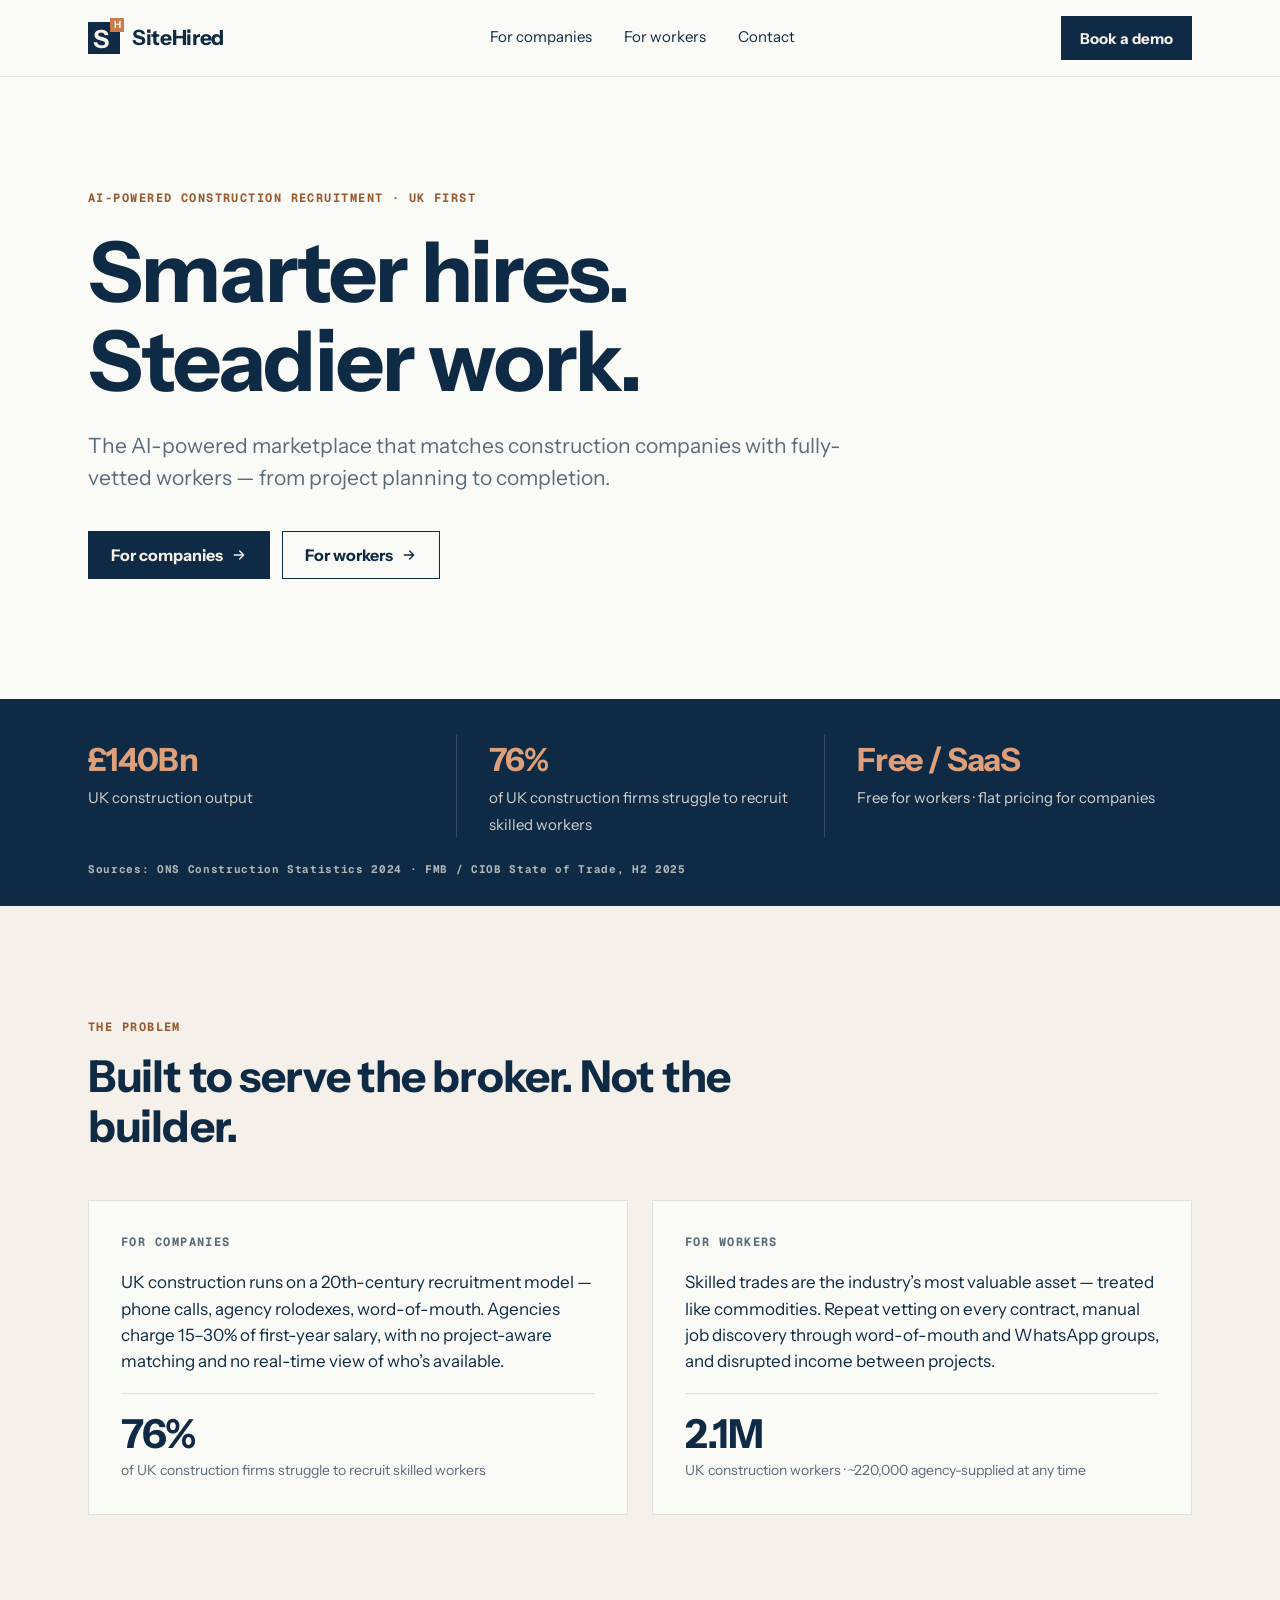
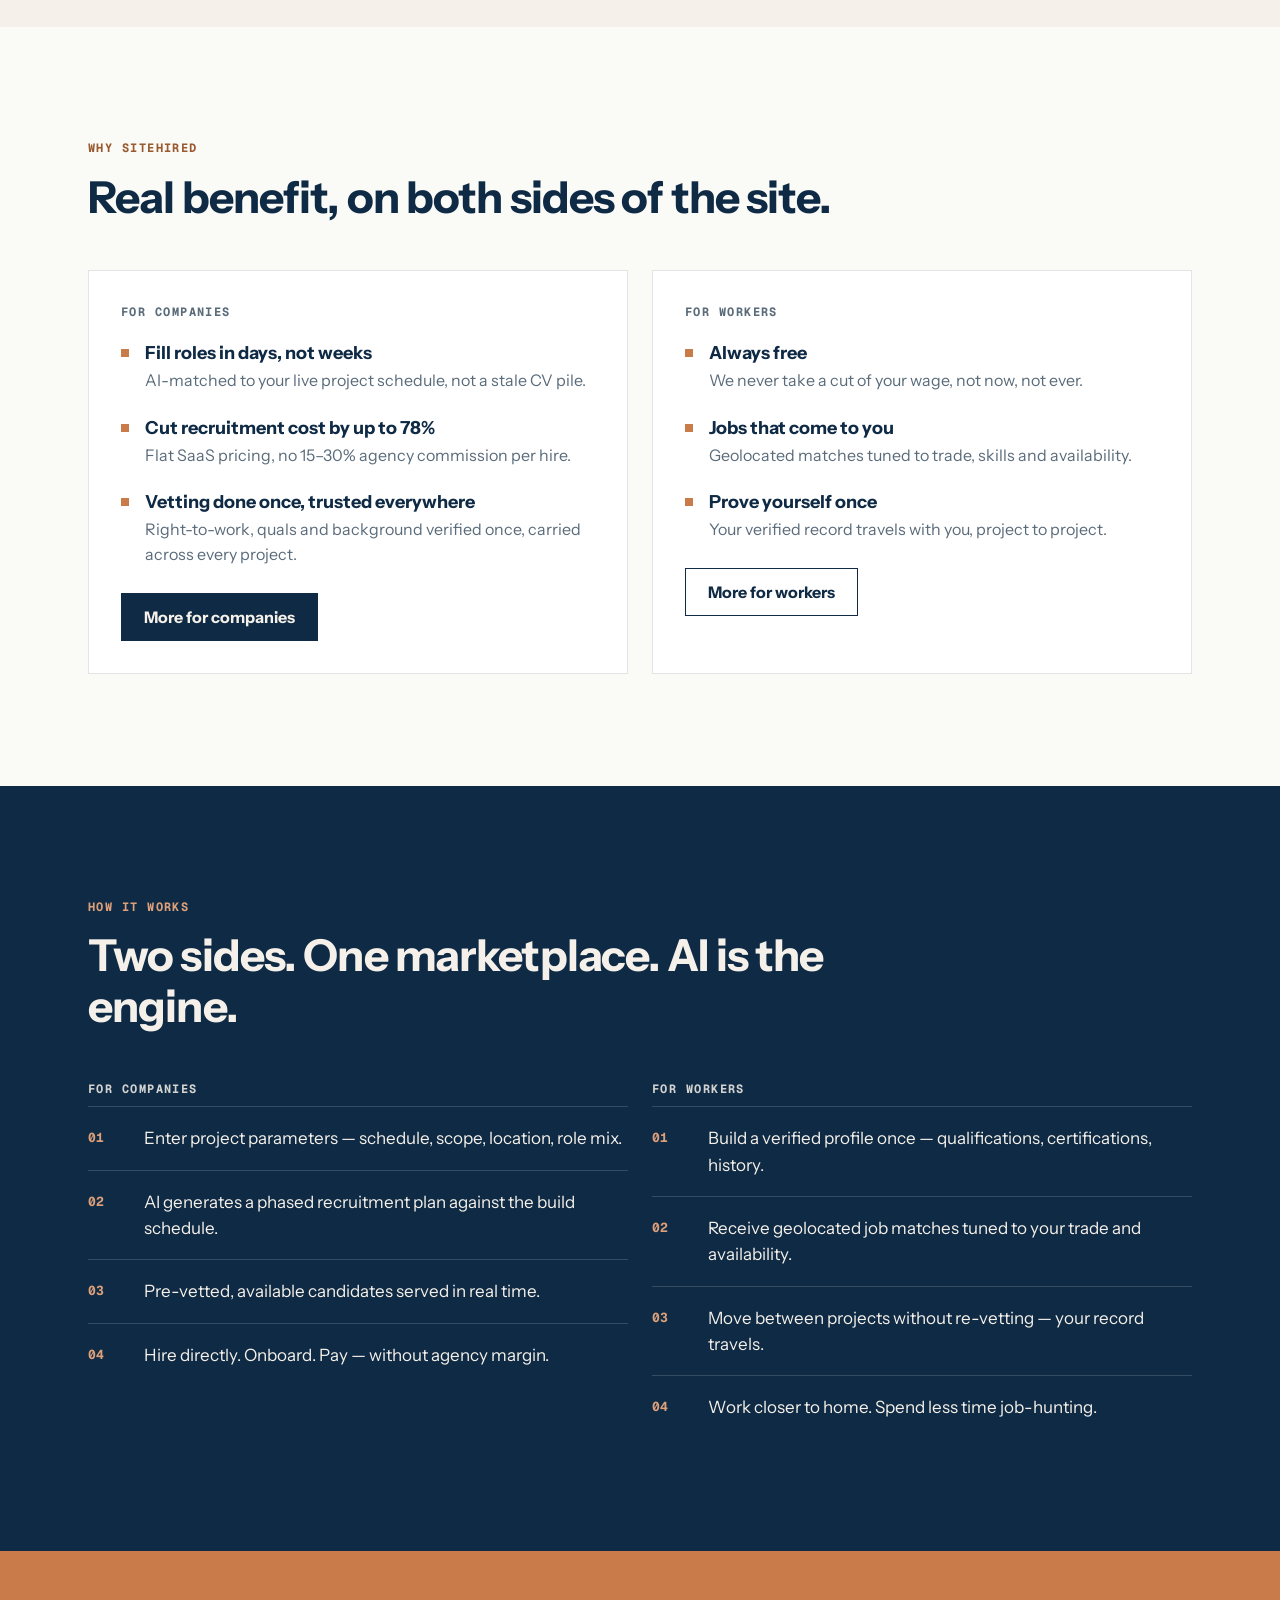
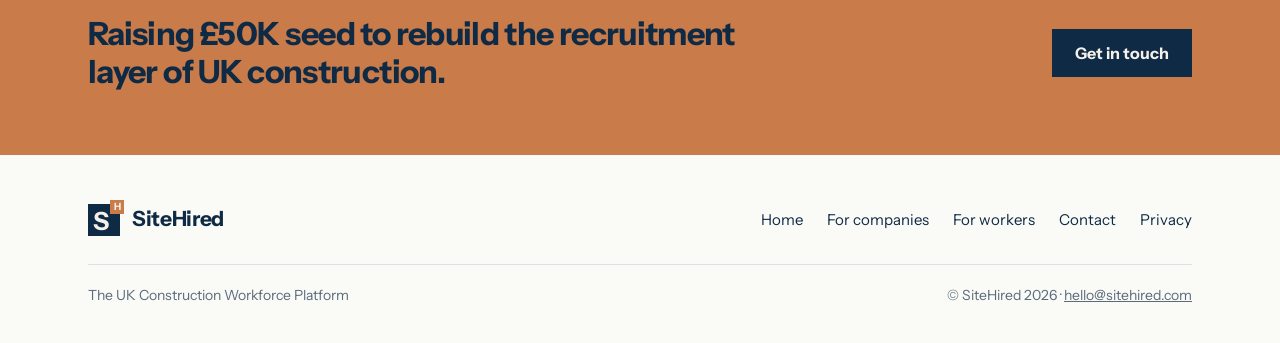
==== index.html @ 3ebfd27b "add files via upload" ====
<!doctype html>
<html lang="en-GB">
<head>
  <meta charset="utf-8">
  <meta name="viewport" content="width=device-width, initial-scale=1">
  <title>SiteHired — AI-powered construction recruitment</title>
  <meta name="description" content="The AI-powered marketplace that matches construction companies with fully-vetted workers — from project planning to completion. Free for workers, flat SaaS pricing for companies.">
  <link rel="canonical" href="https://sitehired.com/">
  <meta name="theme-color" content="#0F2A44">

  <meta property="og:type" content="website">
  <meta property="og:site_name" content="SiteHired">
  <meta property="og:title" content="SiteHired — Smarter hires. Steadier work.">
  <meta property="og:description" content="The AI-powered marketplace that matches construction companies with fully-vetted workers — from project planning to completion.">
  <meta property="og:url" content="https://sitehired.com/">
  <meta property="og:image" content="https://sitehired.com/assets/img/share-image.png">
  <meta name="twitter:card" content="summary_large_image">

  <link rel="icon" type="image/png" href="assets/img/favicon.png">
  <link rel="apple-touch-icon" href="assets/img/apple-touch-icon.png">
  <link rel="preload" href="assets/fonts/InstrumentSans-Bold.ttf" as="font" type="font/ttf" crossorigin>
  <link rel="stylesheet" href="assets/styles.css">
</head>
<body>
  <a class="skip" href="#main">Skip to content</a>

  <header class="site-header">
    <div class="wrap">
      <a class="logo" href="index.html" aria-label="SiteHired home">
        <span class="logo-mark" aria-hidden="true">S<span>H</span></span>
        <span class="logo-word">SiteHired</span>
      </a>
      <nav class="nav" aria-label="Main">
        <a href="for-companies.html">For companies</a>
        <a href="for-workers.html">For workers</a>
        <a href="contact.html">Contact</a>
      </nav>
      <a class="btn btn-solid" href="contact.html">Book a demo</a>
    </div>
  </header>

  <main id="main">
    <!-- Hero -->
    <section class="hero">
      <div class="wrap">
        <p class="label">AI-powered construction recruitment · UK first</p>
        <h1>Smarter hires.<br>Steadier work.</h1>
        <p class="lede">The AI-powered marketplace that matches construction companies with fully-vetted workers — from project planning to completion.</p>
        <div class="hero-ctas">
          <a class="btn btn-solid" href="for-companies.html">For companies
            <svg viewBox="0 0 24 24" fill="none" stroke="currentColor" stroke-width="2" stroke-linecap="round" stroke-linejoin="round" aria-hidden="true"><path d="M5 12h14M13 6l6 6-6 6"/></svg></a>
          <a class="btn btn-line" href="for-workers.html">For workers
            <svg viewBox="0 0 24 24" fill="none" stroke="currentColor" stroke-width="2" stroke-linecap="round" stroke-linejoin="round" aria-hidden="true"><path d="M5 12h14M13 6l6 6-6 6"/></svg></a>
        </div>
      </div>
    </section>

    <!-- Stat strip -->
    <section class="stats" aria-label="Key figures">
      <div class="wrap">
        <div class="stats-grid">
          <div class="stat"><strong>£140Bn</strong><span>UK construction output</span></div>
          <div class="stat"><strong>76%</strong><span>of UK construction firms struggle to recruit skilled workers</span></div>
          <div class="stat"><strong>Free / SaaS</strong><span>Free for workers · flat pricing for companies</span></div>
        </div>
        <p class="source">Sources: ONS Construction Statistics 2024 · FMB / CIOB State of Trade, H2 2025</p>
      </div>
    </section>

    <!-- Problem -->
    <section class="section section-bone">
      <div class="wrap">
        <p class="label">The problem</p>
        <h2>Built to serve the broker. Not the builder.</h2>
        <div class="two-col">
          <article class="card">
            <p class="label">For companies</p>
            <p>UK construction runs on a 20th-century recruitment model — phone calls, agency rolodexes, word-of-mouth. Agencies charge 15–30% of first-year salary, with no project-aware matching and no real-time view of who’s available.</p>
            <div class="card-stat"><strong>76%</strong><span>of UK construction firms struggle to recruit skilled workers</span></div>
          </article>
          <article class="card">
            <p class="label">For workers</p>
            <p>Skilled trades are the industry’s most valuable asset — treated like commodities. Repeat vetting on every contract, manual job discovery through word-of-mouth and WhatsApp groups, and disrupted income between projects.</p>
            <div class="card-stat"><strong>2.1M</strong><span>UK construction workers · ~220,000 agency-supplied at any time</span></div>
          </article>
        </div>
      </div>
    </section>

    <!-- Value proposition -->
    <section class="section">
      <div class="wrap">
        <p class="label">Why SiteHired</p>
        <h2>Real benefit, on both sides of the site.</h2>
        <div class="two-col">
          <article class="card" id="companies">
            <p class="label">For companies</p>
            <ul class="benefits">
              <li><div><strong>Fill roles in days, not weeks</strong><p>AI-matched to your live project schedule, not a stale CV pile.</p></div></li>
              <li><div><strong>Cut recruitment cost by up to 78%</strong><p>Flat SaaS pricing, no 15–30% agency commission per hire.</p></div></li>
              <li><div><strong>Vetting done once, trusted everywhere</strong><p>Right-to-work, quals and background verified once, carried across every project.</p></div></li>
            </ul>
            <a class="btn btn-solid" style="align-self: flex-start; margin-top: 8px" href="for-companies.html">More for companies</a>
          </article>
          <article class="card" id="workers">
            <p class="label">For workers</p>
            <ul class="benefits">
              <li><div><strong>Always free</strong><p>We never take a cut of your wage, not now, not ever.</p></div></li>
              <li><div><strong>Jobs that come to you</strong><p>Geolocated matches tuned to trade, skills and availability.</p></div></li>
              <li><div><strong>Prove yourself once</strong><p>Your verified record travels with you, project to project.</p></div></li>
            </ul>
            <a class="btn btn-line" style="align-self: flex-start; margin-top: 8px" href="for-workers.html">More for workers</a>
          </article>
        </div>
      </div>
    </section>

    <!-- How it works -->
    <section class="section section-ink" id="how-it-works">
      <div class="wrap">
        <p class="label">How it works</p>
        <h2>Two sides. One marketplace. AI is the engine.</h2>
        <div class="two-col">
          <div class="steps-col">
            <h3>For companies</h3>
            <ol class="steps">
              <li><span class="num">01</span><p>Enter project parameters — schedule, scope, location, role mix.</p></li>
              <li><span class="num">02</span><p>AI generates a phased recruitment plan against the build schedule.</p></li>
              <li><span class="num">03</span><p>Pre-vetted, available candidates served in real time.</p></li>
              <li><span class="num">04</span><p>Hire directly. Onboard. Pay — without agency margin.</p></li>
            </ol>
          </div>
          <div class="steps-col">
            <h3>For workers</h3>
            <ol class="steps">
              <li><span class="num">01</span><p>Build a verified profile once — qualifications, certifications, history.</p></li>
              <li><span class="num">02</span><p>Receive geolocated job matches tuned to your trade and availability.</p></li>
              <li><span class="num">03</span><p>Move between projects without re-vetting — your record travels.</p></li>
              <li><span class="num">04</span><p>Work closer to home. Spend less time job-hunting.</p></li>
            </ol>
          </div>
        </div>
      </div>
    </section>

    <!-- CTA -->
    <section class="cta">
      <div class="wrap">
        <p>Raising £50K seed to rebuild the recruitment layer of UK construction.</p>
        <a class="btn btn-solid" href="contact.html">Get in touch</a>
      </div>
    </section>
  </main>

  <footer class="site-footer">
    <div class="wrap">
      <div class="footer-top">
        <a class="logo" href="index.html" aria-label="SiteHired home">
          <span class="logo-mark" aria-hidden="true">S<span>H</span></span>
          <span class="logo-word">SiteHired</span>
        </a>
        <nav class="footer-links" aria-label="Footer">
          <a href="index.html">Home</a>
          <a href="for-companies.html">For companies</a>
          <a href="for-workers.html">For workers</a>
          <a href="contact.html">Contact</a>
          <a href="privacy.html">Privacy</a>
        </nav>
      </div>
      <div class="footer-bottom">
        <span>The UK Construction Workforce Platform</span>
        <span>© SiteHired 2026 · <a href="mailto:hello@sitehired.com">hello@sitehired.com</a></span>
      </div>
    </div>
  </footer>
</body>
</html>
---- assets/styles.css ----
/* =========================================================
   SiteHired — website styles
   COLOUR: Direction A (Foundation Navy / Site Copper) is active.
   To switch palette, replace ONLY the first :root block with
   Direction B or C below. Nothing else needs to change.
   ========================================================= */

/* ===== ACTIVE: Direction A — Foundation Navy / Site Copper ===== */
:root {
  --sh-ink: #0F2A44;
  --sh-accent: #C97B4A;
  --sh-accent-text: #9A5A30;   /* copper darkened so small text stays readable */
  --sh-accent-on-ink: #DDA07A; /* copper lightened for text on navy */
  --sh-bone: #F5F1EA;
  --sh-paper: #FAFAF7;
  --sh-steel: #5A6B7A;
  --sh-line: rgba(15, 42, 68, 0.12);
}

/* ===== Direction B — Charcoal / Electric Cobalt =====
:root {
  --sh-ink: #20242B;
  --sh-accent: #3357E8;
  --sh-accent-text: #2F4FD6;
  --sh-accent-on-ink: #8FA6FF;
  --sh-bone: #F3F2EF;
  --sh-paper: #F8F8F6;
  --sh-steel: #596069;
  --sh-line: rgba(32, 36, 43, 0.12);
}
*/

/* ===== Direction C — Slate Green / Sandstone =====
:root {
  --sh-ink: #2E3B33;
  --sh-accent: #BE9A66;
  --sh-accent-text: #7D5E2F;
  --sh-accent-on-ink: #D2B486;
  --sh-bone: #ECE6D6;
  --sh-paper: #F5F2E9;
  --sh-steel: #5B6359;
  --sh-line: rgba(46, 59, 51, 0.14);
}
*/

/* ---------- Fonts (self-hosted, SIL OFL) ---------- */
@font-face { font-family: "Instrument Sans"; src: url("fonts/InstrumentSans-Regular.ttf") format("truetype"); font-weight: 400; font-style: normal; font-display: swap; }
@font-face { font-family: "Instrument Sans"; src: url("fonts/InstrumentSans-Italic.ttf") format("truetype"); font-weight: 400; font-style: italic; font-display: swap; }
@font-face { font-family: "Instrument Sans"; src: url("fonts/InstrumentSans-Bold.ttf") format("truetype"); font-weight: 600 700; font-style: normal; font-display: swap; }
@font-face { font-family: "Geist Mono"; src: url("fonts/GeistMono-Bold.ttf") format("truetype"); font-weight: 400 700; font-style: normal; font-display: swap; }

/* ---------- Base ---------- */
*, *::before, *::after { box-sizing: border-box; }
html { -webkit-text-size-adjust: 100%; scroll-behavior: smooth; }
@media (prefers-reduced-motion: reduce) { html { scroll-behavior: auto; } }
body {
  margin: 0;
  background: var(--sh-paper);
  color: var(--sh-ink);
  font-family: "Instrument Sans", system-ui, -apple-system, "Segoe UI", sans-serif;
  font-size: 17px;
  line-height: 1.55;
  -webkit-font-smoothing: antialiased;
}
img { max-width: 100%; display: block; }
a { color: inherit; }
h1, h2, h3 { margin: 0; font-weight: 700; letter-spacing: -0.02em; }
p { margin: 0; }
:focus-visible { outline: 2px solid var(--sh-accent); outline-offset: 3px; }

.wrap { width: 100%; max-width: 1200px; margin: 0 auto; padding: 0 24px; }
@media (min-width: 900px) { .wrap { padding: 0 48px; } }

.skip { position: absolute; left: -9999px; top: 8px; background: var(--sh-ink); color: var(--sh-bone); padding: 10px 14px; z-index: 10; }
.skip:focus { left: 8px; }

.label {
  font-family: "Geist Mono", ui-monospace, monospace;
  font-size: 12px;
  letter-spacing: 0.12em;
  text-transform: uppercase;
  color: var(--sh-accent-text);
}

/* ---------- Buttons ---------- */
.btn {
  display: inline-flex; align-items: center; justify-content: center; gap: 8px;
  min-height: 48px; padding: 0 22px;
  font: 600 16px/1 "Instrument Sans", system-ui, sans-serif;
  text-decoration: none; border: 1.5px solid var(--sh-ink);
  transition: background-color .15s ease, color .15s ease;
}
.btn-solid { background: var(--sh-ink); color: var(--sh-bone); }
.btn-solid:hover { background: transparent; color: var(--sh-ink); }
.btn-line { background: transparent; color: var(--sh-ink); }
.btn-line:hover { background: var(--sh-ink); color: var(--sh-bone); }
.btn svg { width: 16px; height: 16px; }

/* ---------- Logo ---------- */
.logo { display: inline-flex; align-items: center; gap: 12px; text-decoration: none; }
.logo-mark {
  position: relative; width: 32px; height: 32px; flex: none;
  background: var(--sh-ink); color: var(--sh-bone);
  font-weight: 700; font-size: 25px; line-height: 34px; padding-left: 5px;
}
.logo-mark span {
  position: absolute; top: -4px; right: -4px; width: 14px; height: 14px;
  background: var(--sh-accent); color: var(--sh-bone);
  font-size: 10px; line-height: 14px; text-align: center;
}
.logo-word { font-weight: 700; font-size: 21px; letter-spacing: -0.015em; }

/* ---------- Header ---------- */
.site-header { border-bottom: 1px solid var(--sh-line); background: var(--sh-paper); }
.site-header .wrap { display: flex; align-items: center; justify-content: space-between; gap: 24px; min-height: 76px; }
.nav { display: none; gap: 32px; }
.nav a { text-decoration: none; font-size: 15px; padding: 8px 0; border-bottom: 2px solid transparent; }
.nav a:hover { border-bottom-color: var(--sh-accent); }
@media (min-width: 860px) { .nav { display: flex; } }
.site-header .btn { min-height: 44px; padding: 0 18px; font-size: 15px; }

/* ---------- Hero ---------- */
.hero { padding: 72px 0 80px; }
@media (min-width: 900px) { .hero { padding: 112px 0 120px; } }
.hero h1 { font-size: clamp(44px, 8vw, 84px); line-height: 1.06; margin: 20px 0 24px; }
.hero .lede { font-size: clamp(18px, 2.2vw, 21px); color: var(--sh-steel); max-width: 36em; }
.hero-ctas { display: flex; flex-wrap: wrap; gap: 12px; margin-top: 36px; }

/* ---------- Stat strip ---------- */
.stats { background: var(--sh-ink); color: var(--sh-bone); padding: 36px 0 28px; }
.stats-grid { display: grid; grid-template-columns: 1fr; gap: 24px; }
@media (min-width: 760px) { .stats-grid { grid-template-columns: repeat(3, minmax(0, 1fr)); gap: 0; } .stat + .stat { border-left: 1px solid rgba(255,255,255,.16); padding-left: 32px; } }
.stat strong { display: block; font-size: 32px; letter-spacing: -0.02em; color: var(--sh-accent-on-ink); }
.stat span { font-size: 15px; opacity: .85; }
.stats .source { margin-top: 24px; font-family: "Geist Mono", monospace; font-size: 11px; letter-spacing: 0.06em; opacity: .7; }

/* ---------- Sections ---------- */
.section { padding: 88px 0; }
@media (min-width: 900px) { .section { padding: 112px 0; } }
.section-bone { background: var(--sh-bone); }
.section h2 { font-size: clamp(30px, 4.4vw, 44px); line-height: 1.15; margin-top: 14px; max-width: 18em; }
.section-intro { margin-top: 16px; color: var(--sh-steel); max-width: 38em; }

.two-col { display: grid; grid-template-columns: 1fr; gap: 20px; margin-top: 48px; }
@media (min-width: 860px) { .two-col { grid-template-columns: repeat(2, minmax(0, 1fr)); gap: 24px; } }

.card { background: #fff; border: 1px solid var(--sh-line); padding: 32px; display: flex; flex-direction: column; gap: 18px; }
.section-bone .card { background: var(--sh-paper); }
.card .label { color: var(--sh-steel); }
.card-stat { margin-top: auto; padding-top: 18px; border-top: 1px solid var(--sh-line); }
.card-stat strong { display: block; font-size: 40px; letter-spacing: -0.02em; line-height: 1.1; }
.card-stat span { font-size: 14px; color: var(--sh-steel); }

.benefits { list-style: none; margin: 0; padding: 0; display: flex; flex-direction: column; gap: 22px; }
.benefits li { display: grid; grid-template-columns: 10px 1fr; column-gap: 14px; }
.benefits li::before { content: ""; width: 8px; height: 8px; background: var(--sh-accent); margin-top: 9px; }
.benefits strong { display: block; font-size: 18px; }
.benefits p { color: var(--sh-steel); font-size: 16px; }

/* ---------- How it works (dark) ---------- */
.section-ink { background: var(--sh-ink); color: var(--sh-bone); }
.section-ink .label { color: var(--sh-accent-on-ink); }
.steps { list-style: none; margin: 0; padding: 0; }
.steps li { display: grid; grid-template-columns: 44px 1fr; gap: 12px; padding: 18px 0; border-top: 1px solid rgba(255,255,255,.16); }
.steps .num { font-family: "Geist Mono", monospace; font-size: 13px; color: var(--sh-accent-on-ink); padding-top: 3px; }
.steps-col h3 { font-family: "Geist Mono", monospace; font-size: 12px; letter-spacing: 0.12em; text-transform: uppercase; font-weight: 700; margin-bottom: 8px; opacity: .85; }

/* ---------- CTA banner ---------- */
.cta { background: var(--sh-accent); color: var(--sh-ink); padding: 64px 0; }
.cta .wrap { display: flex; flex-wrap: wrap; align-items: center; justify-content: space-between; gap: 28px; }
.cta p { font-size: clamp(24px, 3vw, 32px); font-weight: 700; letter-spacing: -0.02em; line-height: 1.2; max-width: 22em; }
.cta .btn-solid:hover { background: var(--sh-paper); color: var(--sh-ink); border-color: var(--sh-paper); }

/* ---------- Footer ---------- */
.site-footer { padding: 48px 0 36px; font-size: 15px; }
.footer-top { display: flex; flex-wrap: wrap; justify-content: space-between; gap: 24px; padding-bottom: 28px; border-bottom: 1px solid var(--sh-line); }
.footer-links { display: flex; flex-wrap: wrap; gap: 24px; align-items: center; }
.footer-links a { text-decoration: none; }
.footer-links a:hover { text-decoration: underline; text-decoration-color: var(--sh-accent); text-underline-offset: 4px; }
.footer-bottom { padding-top: 20px; display: flex; flex-wrap: wrap; justify-content: space-between; gap: 12px; color: var(--sh-steel); font-size: 14px; }

/* ---------- Simple text pages (privacy, 404) ---------- */
.prose { max-width: 720px; padding: 72px 0 96px; }
.prose h1 { font-size: clamp(36px, 5vw, 48px); line-height: 1.1; margin: 14px 0 24px; }
.prose h2 { font-size: 22px; margin: 40px 0 10px; letter-spacing: -0.01em; }
.prose p, .prose li { color: var(--sh-ink); }
.prose p + p { margin-top: 14px; }
.prose ul { padding-left: 20px; }
.prose .muted { color: var(--sh-steel); }

/* ---------- Inner pages ---------- */
.nav a[aria-current="page"] { border-bottom-color: var(--sh-accent); font-weight: 600; }
.page-hero { padding: 72px 0 64px; border-bottom: 1px solid var(--sh-line); }
@media (min-width: 900px) { .page-hero { padding: 104px 0 88px; } }
.page-hero h1 { font-size: clamp(38px, 6vw, 64px); line-height: 1.08; margin: 18px 0 24px; max-width: 14em; }
.page-hero .lede { font-size: clamp(18px, 2vw, 20px); color: var(--sh-steel); max-width: 38em; }
.page-hero .lede + .lede { margin-top: 14px; }
.page-hero .hero-ctas { margin-top: 32px; }

.callout { display: flex; flex-wrap: wrap; gap: 12px 28px; margin-top: 32px; padding: 18px 22px; background: var(--sh-bone); }
.callout p { display: grid; grid-template-columns: 10px 1fr; column-gap: 12px; font-size: 16px; }
.callout p::before { content: ""; width: 8px; height: 8px; background: var(--sh-accent); margin-top: 8px; }

.feature { display: grid; grid-template-columns: 1fr; gap: 20px 64px; padding: 56px 0; border-bottom: 1px solid var(--sh-line); }
@media (min-width: 860px) { .feature { grid-template-columns: minmax(0, 5fr) minmax(0, 7fr); padding: 72px 0; } }
.feature:last-child { border-bottom: 0; }
.feature h2 { font-size: clamp(26px, 3.2vw, 34px); line-height: 1.2; margin: 10px 0 0; }
.feature-body { display: flex; flex-direction: column; gap: 16px; }
.feature-body p { font-size: 17px; }
.feature-body .muted { color: var(--sh-steel); }
.tags { list-style: none; margin: 4px 0; padding: 0; display: flex; flex-wrap: wrap; gap: 8px; }
.tags li { padding: 8px 12px; background: var(--sh-bone); font-size: 15px; font-weight: 600; }
.checklist { list-style: none; margin: 4px 0; padding: 0; display: grid; grid-template-columns: 1fr; gap: 0; border-top: 1px solid var(--sh-line); }
@media (min-width: 600px) { .checklist { grid-template-columns: repeat(2, minmax(0, 1fr)); column-gap: 32px; } }
.checklist li { display: flex; gap: 10px; align-items: flex-start; padding: 12px 0; border-bottom: 1px solid var(--sh-line); font-size: 16px; }
.checklist svg { flex: none; width: 18px; height: 18px; margin-top: 3px; color: var(--sh-accent-text); }
.feature-highlight { background: var(--sh-ink); color: var(--sh-bone); padding: 22px 24px; }
.feature-highlight strong { display: block; font-size: 18px; margin-bottom: 4px; }
.feature-highlight span { opacity: .85; font-size: 16px; }

.end-cta { padding: 72px 0; background: var(--sh-bone); }
.end-cta .wrap { display: flex; flex-wrap: wrap; align-items: center; justify-content: space-between; gap: 24px; }
.end-cta p { font-size: clamp(22px, 2.6vw, 28px); font-weight: 700; letter-spacing: -0.015em; max-width: 24em; line-height: 1.25; }

/* ---------- Contact form ---------- */
.contact-grid { display: grid; grid-template-columns: 1fr; gap: 48px; padding: 64px 0 96px; }
@media (min-width: 900px) { .contact-grid { grid-template-columns: minmax(0, 5fr) minmax(0, 7fr); gap: 80px; } }
.contact-aside { display: flex; flex-direction: column; gap: 20px; }
.contact-aside .muted { color: var(--sh-steel); font-size: 16px; }
.form { display: flex; flex-direction: column; gap: 20px; background: #fff; border: 1px solid var(--sh-line); padding: 28px; }
@media (min-width: 600px) { .form { padding: 36px; } }
.form-row { display: grid; grid-template-columns: 1fr; gap: 20px; }
@media (min-width: 600px) { .form-row { grid-template-columns: repeat(2, minmax(0, 1fr)); } }
.field { display: flex; flex-direction: column; gap: 8px; }
.field label, .field legend { font-size: 15px; font-weight: 600; padding: 0; }
.field .opt { font-weight: 400; color: var(--sh-steel); }
.field input, .field textarea, .field select {
  font: 400 16px/1.4 "Instrument Sans", system-ui, sans-serif; color: var(--sh-ink);
  background: var(--sh-paper); border: 1px solid rgba(15, 42, 68, 0.35); border-radius: 0;
  padding: 12px 14px; min-height: 48px; width: 100%;
}
.field textarea { min-height: 140px; resize: vertical; }
.field input:focus, .field textarea:focus { outline: 2px solid var(--sh-accent); outline-offset: 0; border-color: var(--sh-ink); }
fieldset.field { border: 0; margin: 0; padding: 0; }
.choices { display: flex; flex-wrap: wrap; gap: 8px; }
.choices label { display: inline-flex; align-items: center; gap: 8px; min-height: 44px; padding: 0 14px; border: 1px solid rgba(15, 42, 68, 0.35); font-weight: 500; cursor: pointer; }
.choices input { accent-color: var(--sh-ink); width: 16px; height: 16px; margin: 0; }
.choices label:has(input:checked) { border-color: var(--sh-ink); background: var(--sh-bone); }
.form .small { font-size: 14px; color: var(--sh-steel); }
.form .btn { align-self: flex-start; cursor: pointer; }
.hidden-field { position: absolute; left: -9999px; }

/* ---------- Mobile menu row ---------- */
@media (max-width: 859px) {
  .site-header .wrap { flex-wrap: wrap; row-gap: 0; padding-top: 12px; }
  .nav { display: flex; order: 3; width: 100%; gap: 24px; overflow-x: auto; border-top: 1px solid var(--sh-line); padding: 4px 0; }
  .nav a { padding: 10px 0; white-space: nowrap; }
}
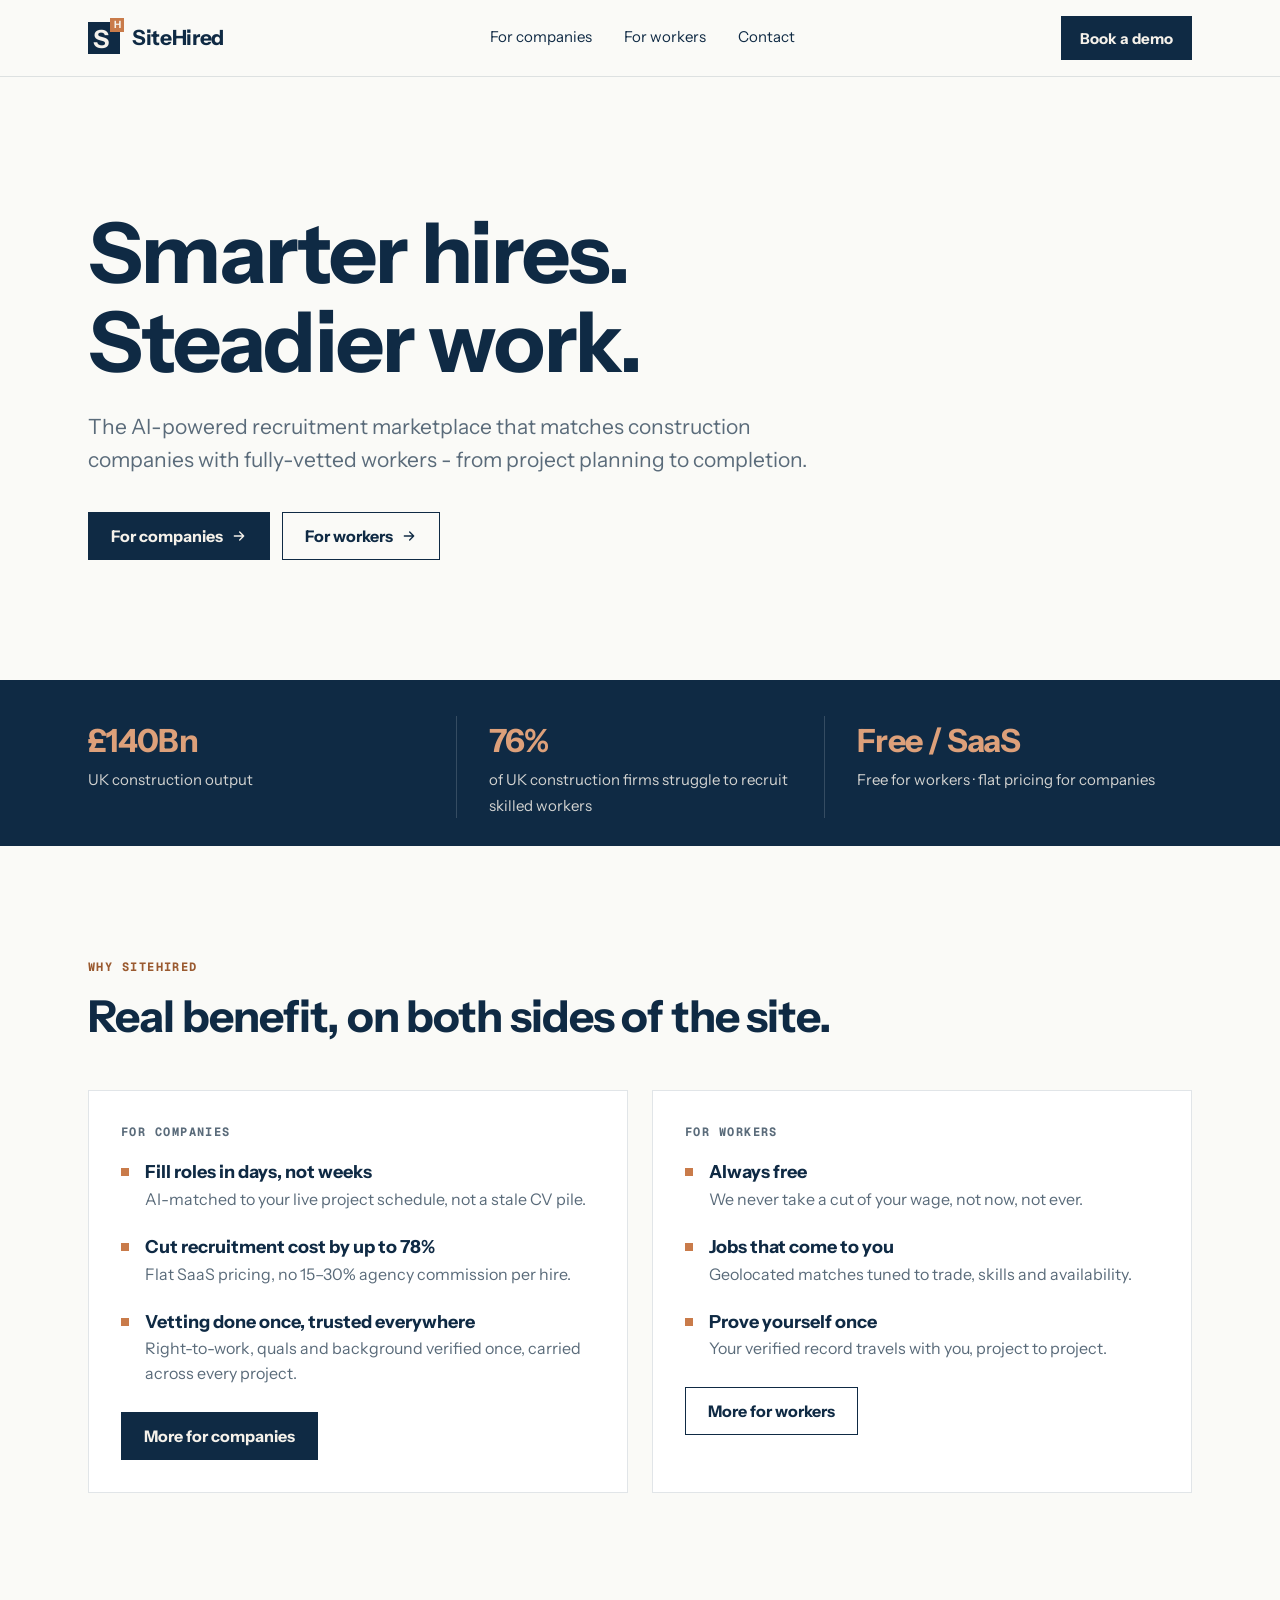
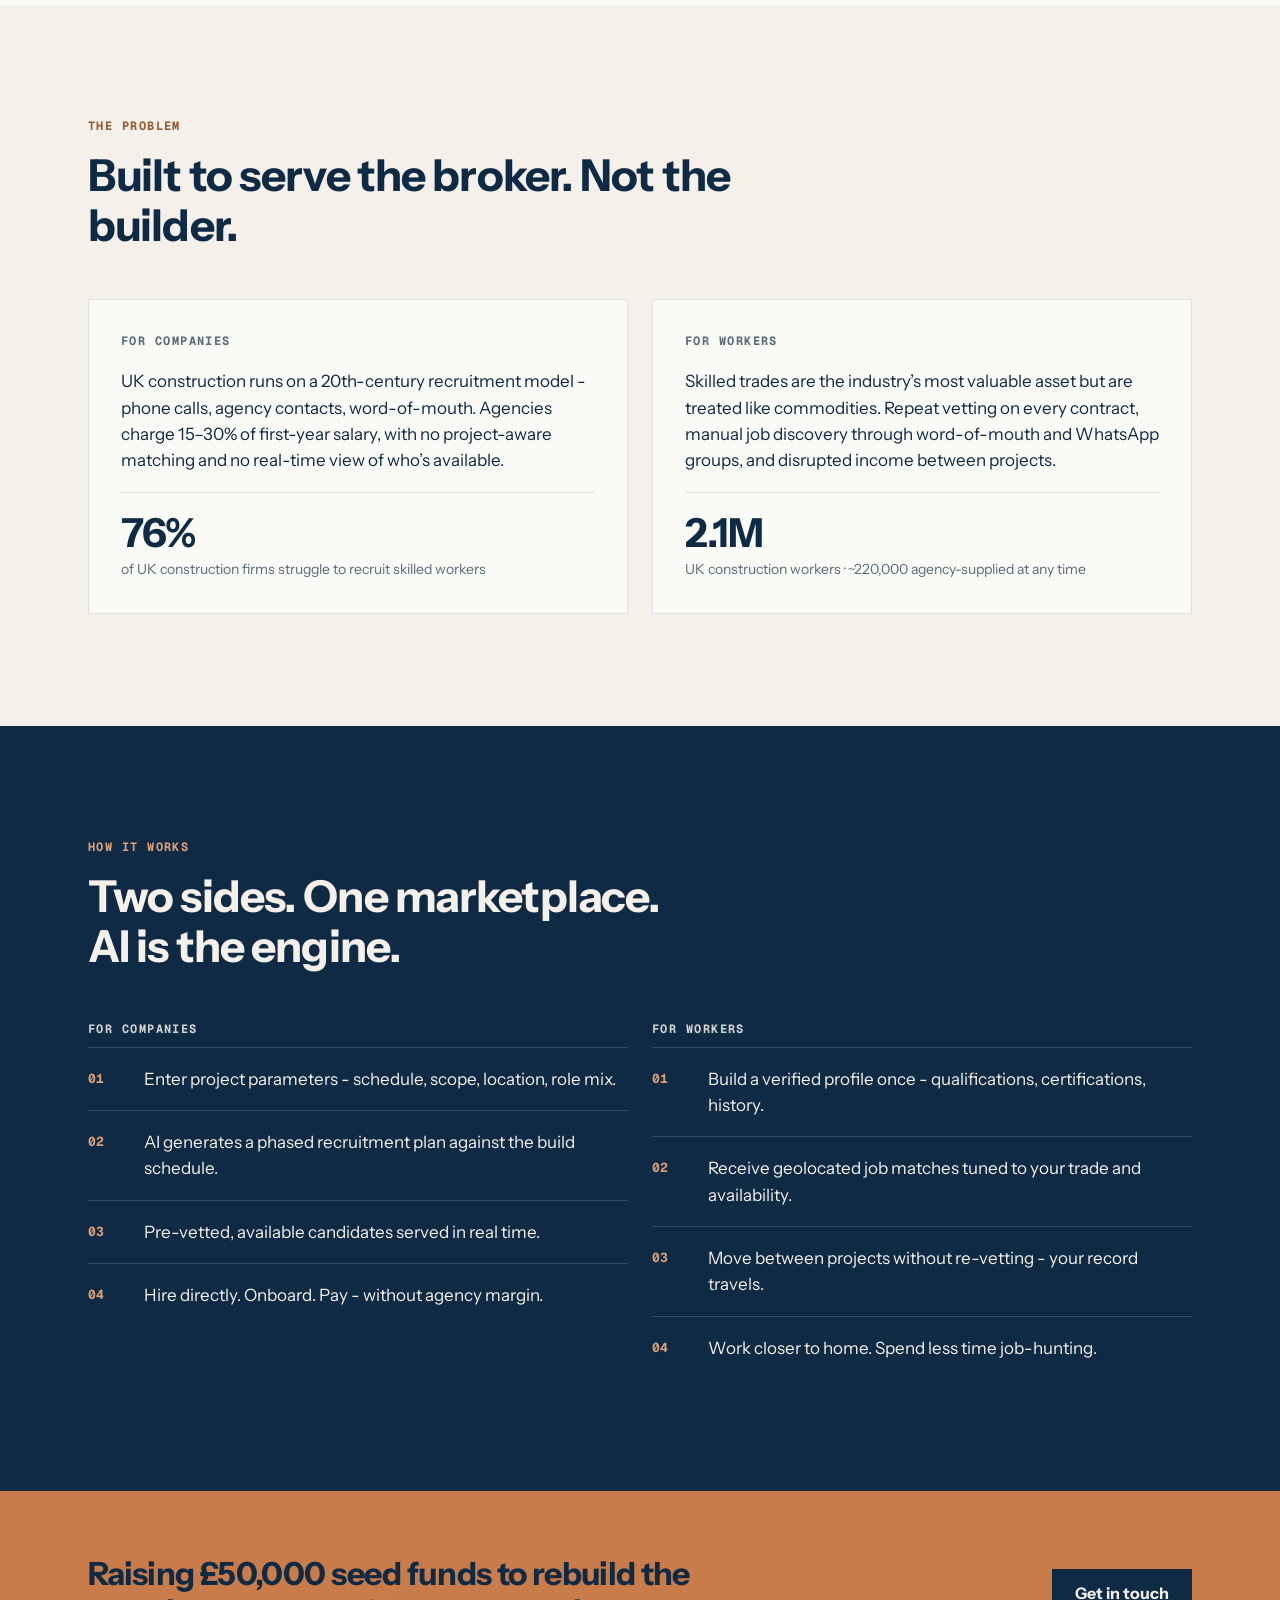
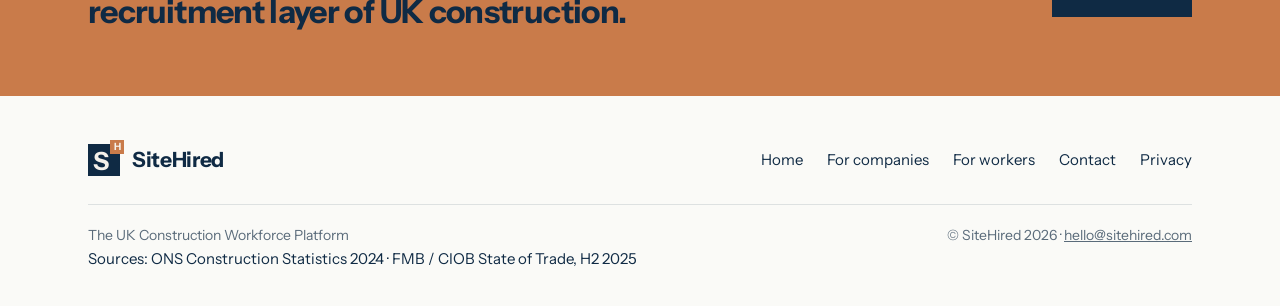
==== commit 0a76071c: "update copy" ====
--- a/index.html
+++ b/index.html
@@ -3,15 +3,15 @@
 <head>
   <meta charset="utf-8">
   <meta name="viewport" content="width=device-width, initial-scale=1">
-  <title>SiteHired — AI-powered construction recruitment</title>
-  <meta name="description" content="The AI-powered marketplace that matches construction companies with fully-vetted workers — from project planning to completion. Free for workers, flat SaaS pricing for companies.">
+  <title>SiteHired - AI-powered construction recruitment</title>
+  <meta name="description" content="The AI-powered recruitment marketplace that matches construction companies with fully-vetted workers - from project planning to completion. Free for workers, flat SaaS pricing for companies.">
   <link rel="canonical" href="https://sitehired.com/">
   <meta name="theme-color" content="#0F2A44">
 
   <meta property="og:type" content="website">
   <meta property="og:site_name" content="SiteHired">
-  <meta property="og:title" content="SiteHired — Smarter hires. Steadier work.">
-  <meta property="og:description" content="The AI-powered marketplace that matches construction companies with fully-vetted workers — from project planning to completion.">
+  <meta property="og:title" content="SiteHired - Smarter hires. Steadier work.">
+  <meta property="og:description" content="The AI-powered recruitment marketplace that matches construction companies with fully-vetted workers - from project planning to completion.">
   <meta property="og:url" content="https://sitehired.com/">
   <meta property="og:image" content="https://sitehired.com/assets/img/share-image.png">
   <meta name="twitter:card" content="summary_large_image">
@@ -43,9 +43,8 @@
     <!-- Hero -->
     <section class="hero">
       <div class="wrap">
-        <p class="label">AI-powered construction recruitment · UK first</p>
         <h1>Smarter hires.<br>Steadier work.</h1>
-        <p class="lede">The AI-powered marketplace that matches construction companies with fully-vetted workers — from project planning to completion.</p>
+        <p class="lede">The AI-powered recruitment marketplace that matches construction companies with fully-vetted workers - from project planning to completion.</p>
         <div class="hero-ctas">
           <a class="btn btn-solid" href="for-companies.html">For companies
             <svg viewBox="0 0 24 24" fill="none" stroke="currentColor" stroke-width="2" stroke-linecap="round" stroke-linejoin="round" aria-hidden="true"><path d="M5 12h14M13 6l6 6-6 6"/></svg></a>
@@ -62,27 +61,6 @@
           <div class="stat"><strong>£140Bn</strong><span>UK construction output</span></div>
           <div class="stat"><strong>76%</strong><span>of UK construction firms struggle to recruit skilled workers</span></div>
           <div class="stat"><strong>Free / SaaS</strong><span>Free for workers · flat pricing for companies</span></div>
-        </div>
-        <p class="source">Sources: ONS Construction Statistics 2024 · FMB / CIOB State of Trade, H2 2025</p>
-      </div>
-    </section>
-
-    <!-- Problem -->
-    <section class="section section-bone">
-      <div class="wrap">
-        <p class="label">The problem</p>
-        <h2>Built to serve the broker. Not the builder.</h2>
-        <div class="two-col">
-          <article class="card">
-            <p class="label">For companies</p>
-            <p>UK construction runs on a 20th-century recruitment model — phone calls, agency rolodexes, word-of-mouth. Agencies charge 15–30% of first-year salary, with no project-aware matching and no real-time view of who’s available.</p>
-            <div class="card-stat"><strong>76%</strong><span>of UK construction firms struggle to recruit skilled workers</span></div>
-          </article>
-          <article class="card">
-            <p class="label">For workers</p>
-            <p>Skilled trades are the industry’s most valuable asset — treated like commodities. Repeat vetting on every contract, manual job discovery through word-of-mouth and WhatsApp groups, and disrupted income between projects.</p>
-            <div class="card-stat"><strong>2.1M</strong><span>UK construction workers · ~220,000 agency-supplied at any time</span></div>
-          </article>
         </div>
       </div>
     </section>
@@ -115,27 +93,47 @@
       </div>
     </section>
 
+    <!-- Problem -->
+    <section class="section section-bone">
+      <div class="wrap">
+        <p class="label">The problem</p>
+        <h2>Built to serve the broker. Not the builder.</h2>
+        <div class="two-col">
+          <article class="card">
+            <p class="label">For companies</p>
+            <p>UK construction runs on a 20th-century recruitment model - phone calls, agency contacts, word-of-mouth. Agencies charge 15–30% of first-year salary, with no project-aware matching and no real-time view of who’s available.</p>
+            <div class="card-stat"><strong>76%</strong><span>of UK construction firms struggle to recruit skilled workers</span></div>
+          </article>
+          <article class="card">
+            <p class="label">For workers</p>
+            <p>Skilled trades are the industry’s most valuable asset but are treated like commodities. Repeat vetting on every contract, manual job discovery through word-of-mouth and WhatsApp groups, and disrupted income between projects.</p>
+            <div class="card-stat"><strong>2.1M</strong><span>UK construction workers · ~220,000 agency-supplied at any time</span></div>
+          </article>
+        </div>
+      </div>
+    </section>
+
     <!-- How it works -->
     <section class="section section-ink" id="how-it-works">
       <div class="wrap">
         <p class="label">How it works</p>
-        <h2>Two sides. One marketplace. AI is the engine.</h2>
+        <h2>Two sides. One marketplace.<br>AI is the engine.</h2>
         <div class="two-col">
           <div class="steps-col">
             <h3>For companies</h3>
             <ol class="steps">
-              <li><span class="num">01</span><p>Enter project parameters — schedule, scope, location, role mix.</p></li>
+              <li><span class="num">01</span><p>Enter project parameters - schedule, scope, location, role mix.</p></li>
               <li><span class="num">02</span><p>AI generates a phased recruitment plan against the build schedule.</p></li>
               <li><span class="num">03</span><p>Pre-vetted, available candidates served in real time.</p></li>
-              <li><span class="num">04</span><p>Hire directly. Onboard. Pay — without agency margin.</p></li>
+              <li><span class="num">04</span><p>Hire directly. Onboard. Pay - without agency margin.</p></li>
             </ol>
           </div>
           <div class="steps-col">
             <h3>For workers</h3>
             <ol class="steps">
-              <li><span class="num">01</span><p>Build a verified profile once — qualifications, certifications, history.</p></li>
+              <li><span class="num">01</span><p>Build a verified profile once - qualifications, certifications, history.</p></li>
               <li><span class="num">02</span><p>Receive geolocated job matches tuned to your trade and availability.</p></li>
-              <li><span class="num">03</span><p>Move between projects without re-vetting — your record travels.</p></li>
+              <li><span class="num">03</span><p>Move between projects without re-vetting - your record travels.</p></li>
               <li><span class="num">04</span><p>Work closer to home. Spend less time job-hunting.</p></li>
             </ol>
           </div>
@@ -146,7 +144,7 @@
     <!-- CTA -->
     <section class="cta">
       <div class="wrap">
-        <p>Raising £50K seed to rebuild the recruitment layer of UK construction.</p>
+        <p>Raising £50,000 seed funds to rebuild the recruitment layer of UK construction.</p>
         <a class="btn btn-solid" href="contact.html">Get in touch</a>
       </div>
     </section>
@@ -171,6 +169,7 @@
         <span>The UK Construction Workforce Platform</span>
         <span>© SiteHired 2026 · <a href="mailto:hello@sitehired.com">hello@sitehired.com</a></span>
       </div>
+      <p class="footnote">Sources: ONS Construction Statistics 2024 · FMB / CIOB State of Trade, H2 2025</p>
     </div>
   </footer>
 </body>
